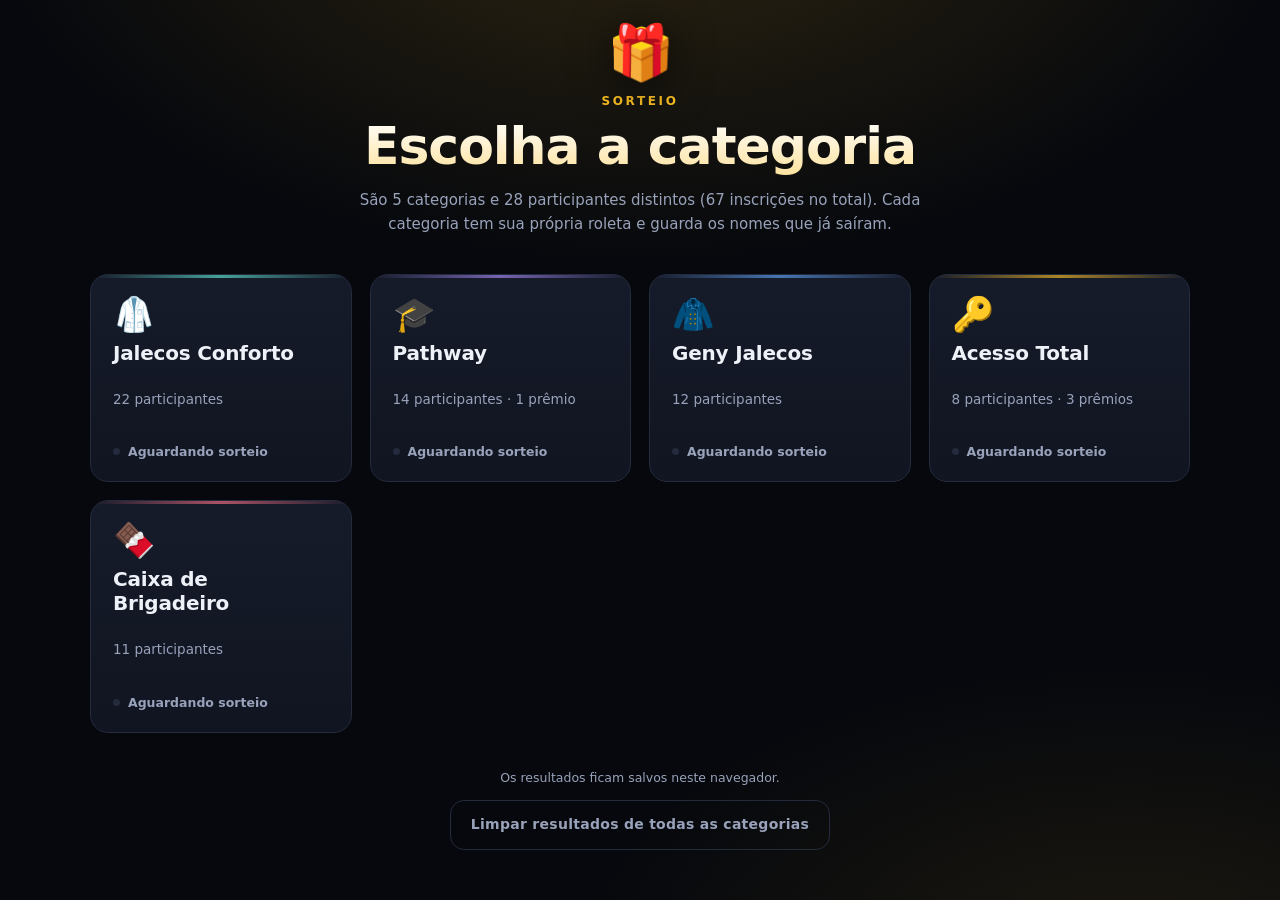
==== index.html @ b1323c52 "Sorteio por categorias com roleta animada Site estatico com uma subpagina por categoria de sorteio. " ====
<!doctype html>
<html lang="pt-BR">
<head>
<meta charset="utf-8">
<meta name="viewport" content="width=device-width, initial-scale=1">
<title>Sorteio OSEC</title>
<link rel="icon" href="data:image/svg+xml,%3Csvg%20xmlns%3D%22http%3A//www.w3.org/2000/svg%22%20viewBox%3D%220%200%20100%20100%22%3E%3Ctext%20y%3D%22.9em%22%20font-size%3D%2290%22%3E%F0%9F%8E%81%3C/text%3E%3C/svg%3E">
<link rel="stylesheet" href="assets/estilo.css">
</head>
<body style="--accent:#fbbf24">
<div class="wrap largo">

  <header class="hero">
    <div class="icone">&#127873;</div>
    <p class="olho">Sorteio</p>
    <h1>Escolha a categoria</h1>
    <p class="sub">São 5 categorias e 28 participantes distintos (67 inscrições no total).
    Cada categoria tem sua própria roleta e guarda os nomes que já saíram.</p>
  </header>

  <div class="cartoes" id="cartoes"></div>

  <p class="rodape">
    Os resultados ficam salvos neste navegador.<br>
    <button class="btn fantasma" id="limpar-tudo" type="button" style="margin-top:12px">Limpar resultados de todas as categorias</button>
  </p>

</div>

<script src="assets/dados.js"></script>
<script src="assets/sorteio.js"></script>
<script>montarHome();</script>
</body>
</html>
---- assets/estilo.css ----
/* ===========================================================
   Sorteio OSEC — folha de estilo compartilhada
   =========================================================== */

:root{
  --bg:      #06080d;
  --card:    #111521;
  --card-2:  #161b2a;
  --line:    #242b3d;
  --txt:     #eef1f8;
  --dim:     #98a2ba;
  --accent:  #fbbf24;
  --ih:      112px;        /* altura de cada nome na roleta */
  --r:       18px;
}

*{ box-sizing:border-box; }
html,body{ height:100%; }
body{
  margin:0;
  background:
    radial-gradient(1100px 620px at 50% -12%, color-mix(in srgb, var(--accent) 16%, transparent), transparent 60%),
    radial-gradient(900px 500px at 88% 108%, color-mix(in srgb, var(--accent) 9%, transparent), transparent 62%),
    var(--bg);
  background-attachment:fixed;
  color:var(--txt);
  font-family:"Segoe UI Variable Display","Segoe UI",-apple-system,BlinkMacSystemFont,Inter,system-ui,sans-serif;
  -webkit-font-smoothing:antialiased;
  padding-block:0 56px;
  padding-inline:20px;
}

.wrap{ max-width:900px; margin:0 auto; }
.wrap.largo{ max-width:1100px; }

/* ---------- topo ---------- */
.topo{ display:flex; align-items:center; gap:14px; padding-block:22px 6px; }
.voltar{
  display:inline-flex; align-items:center; gap:8px; white-space:nowrap;
  color:var(--dim); text-decoration:none; font-size:14px; font-weight:600;
  border:1px solid var(--line); border-radius:999px; padding:8px 15px 8px 12px;
  background:rgba(255,255,255,.02); transition:.18s;
}
.voltar:hover{ color:var(--txt); border-color:color-mix(in srgb, var(--accent) 55%, var(--line)); }
.topo .marca{ margin-left:auto; font-size:12px; letter-spacing:.16em; text-transform:uppercase; color:var(--dim); }

/* ---------- cabeçalho ---------- */
header.hero{ text-align:center; padding-block:26px 30px; }
header.hero .icone{ font-size:54px; line-height:1; filter:drop-shadow(0 6px 22px rgba(0,0,0,.6)); }
header.hero .olho{
  margin:14px 0 8px; font-size:12px; font-weight:700;
  letter-spacing:.22em; text-transform:uppercase; color:var(--accent);
}
header.hero h1{
  margin:0; font-size:clamp(30px,6vw,52px); font-weight:800; letter-spacing:-.02em;
  background:linear-gradient(180deg,#fff,color-mix(in srgb, var(--accent) 45%, #fff));
  -webkit-background-clip:text; background-clip:text; color:transparent;
}
header.hero p.sub{ margin:12px auto 0; max-width:620px; color:var(--dim); font-size:15px; line-height:1.6; }

/* ---------- caixa de prêmios ---------- */
.premios{
  margin:22px auto 0; max-width:640px; text-align:left;
  border:1px solid color-mix(in srgb, var(--accent) 34%, var(--line));
  background:color-mix(in srgb, var(--accent) 7%, var(--card));
  border-radius:var(--r); padding:16px 20px;
}
.premios h2{
  margin:0 0 10px; font-size:11px; font-weight:800;
  letter-spacing:.18em; text-transform:uppercase; color:var(--accent);
}
.premios ul{ margin:0; padding-left:18px; }
.premios li{ margin:5px 0; font-size:15px; line-height:1.5; }

/* ---------- roleta ---------- */
.palco{
  position:relative; margin-top:30px; overflow:hidden;
  border:1px solid var(--line); border-radius:26px;
  background:linear-gradient(180deg,var(--card-2),var(--card));
  box-shadow:0 30px 70px -30px #000, inset 0 1px 0 rgba(255,255,255,.05);
  padding:26px;
}
.palco::after{
  content:""; position:absolute; inset:0; pointer-events:none; border-radius:26px;
  box-shadow:inset 0 0 90px -30px color-mix(in srgb, var(--accent) 60%, transparent);
}

.roleta{
  position:relative; height:calc(var(--ih) * 3);
  overflow:hidden; border-radius:16px; border:1px solid var(--line);
  background:linear-gradient(180deg,#05070c,#0a0e18 35%,#0a0e18 65%,#05070c);
}
.faixa{ position:absolute; inset-inline:0; top:0; will-change:transform; transform:translate3d(0,0,0); }
.item{
  height:var(--ih); display:flex; align-items:center; justify-content:center;
  padding-inline:22px; text-align:center;
  font-size:clamp(15px,2.5vw,29px); font-weight:700; letter-spacing:-.01em;
  line-height:1.15; color:#7c879e;
  transition:color .12s linear, transform .12s linear;
}
.item.centro{ color:#fff; transform:scale(1.04); }

/* faixa do meio — o nome sorteado */
.marcador{
  position:absolute; inset-inline:0; top:var(--ih); height:var(--ih);
  pointer-events:none; z-index:3;
  border-top:2px solid var(--accent); border-bottom:2px solid var(--accent);
  background:linear-gradient(90deg,
     color-mix(in srgb, var(--accent) 16%, transparent),
     transparent 22%, transparent 78%,
     color-mix(in srgb, var(--accent) 16%, transparent));
  box-shadow:0 0 34px -6px color-mix(in srgb, var(--accent) 65%, transparent);
}
.marcador::before,.marcador::after{
  content:""; position:absolute; top:50%; translate:0 -50%; border-block:9px solid transparent;
}
.marcador::before{ left:0;  border-left:12px solid var(--accent); }
.marcador::after{  right:0; border-right:12px solid var(--accent); }

/* véu que apaga as bordas de cima e de baixo */
.roleta .veu{ position:absolute; inset-inline:0; height:calc(var(--ih) * .92); pointer-events:none; z-index:2; }
.roleta .veu.topo-v{ top:0;    background:linear-gradient(180deg,#05070c 8%,rgba(5,7,12,0)); }
.roleta .veu.base-v{ bottom:0; background:linear-gradient(0deg,  #05070c 8%,rgba(5,7,12,0)); }

/* ---------- botões ---------- */
.acoes{ display:flex; flex-wrap:wrap; gap:12px; align-items:center; justify-content:center; margin-top:24px; }
.btn{
  appearance:none; border:0; cursor:pointer; font:inherit; font-weight:800;
  border-radius:14px; padding:16px 34px; font-size:17px; letter-spacing:.02em;
  color:#0a0a0a; background:linear-gradient(180deg, color-mix(in srgb, var(--accent) 85%, #fff), var(--accent));
  box-shadow:0 12px 30px -12px color-mix(in srgb, var(--accent) 80%, transparent);
  transition:transform .12s, box-shadow .18s, filter .18s;
}
.btn:hover:not(:disabled){ transform:translateY(-2px); box-shadow:0 18px 36px -14px color-mix(in srgb, var(--accent) 85%, transparent); }
.btn:active:not(:disabled){ transform:translateY(0) scale(.985); }
.btn:disabled{ opacity:.4; cursor:not-allowed; filter:grayscale(.5); }
.btn.fantasma{
  background:transparent; color:var(--dim); border:1px solid var(--line);
  box-shadow:none; font-size:14px; padding:12px 20px; font-weight:600;
}
.btn.fantasma:hover:not(:disabled){ color:var(--txt); border-color:color-mix(in srgb, var(--accent) 50%, var(--line)); transform:none; }
.dica{ width:100%; text-align:center; color:var(--dim); font-size:12.5px; margin-top:2px; }
kbd{
  background:var(--card-2); border:1px solid var(--line); border-bottom-width:2px;
  border-radius:6px; padding:1px 6px; font-size:11px; font-family:inherit; color:var(--txt);
}

/* ---------- vencedor ---------- */
.vencedor{
  margin-top:22px; text-align:center; border-radius:20px; padding:26px 22px;
  border:1px solid color-mix(in srgb, var(--accent) 45%, var(--line));
  background:color-mix(in srgb, var(--accent) 10%, var(--card));
  animation:surge .5s cubic-bezier(.2,.9,.25,1.1) both;
}
.vencedor .rotulo{ font-size:11px; font-weight:800; letter-spacing:.2em; text-transform:uppercase; color:var(--accent); }
.vencedor .nome{
  margin:10px 0 0; font-size:clamp(24px,5vw,44px); font-weight:800; letter-spacing:-.02em; line-height:1.15;
  text-shadow:0 0 40px color-mix(in srgb, var(--accent) 45%, transparent);
}
.vencedor .premio{ margin:10px 0 0; color:var(--dim); font-size:14.5px; }
@keyframes surge{ from{ opacity:0; transform:translateY(14px) scale(.96); } to{ opacity:1; transform:none; } }

#confete{ position:absolute; inset:0; width:100%; height:100%; pointer-events:none; z-index:5; }

/* ---------- painéis ---------- */
.grade{ display:grid; grid-template-columns:1fr 1fr; gap:18px; margin-top:26px; align-items:start; }
.painel{ border:1px solid var(--line); border-radius:var(--r); background:var(--card); padding:18px 20px; }
.painel h2{
  margin:0 0 12px; font-size:11px; font-weight:800; letter-spacing:.18em;
  text-transform:uppercase; color:var(--dim); display:flex; align-items:center; gap:8px;
}
.painel h2 .conta{
  margin-left:auto; color:var(--accent); background:color-mix(in srgb, var(--accent) 14%, transparent);
  border-radius:999px; padding:2px 9px; font-size:11px; letter-spacing:.06em;
}
.lista{ list-style:none; margin:0; padding:0; max-height:330px; overflow:auto; }
.lista li{
  display:flex; align-items:center; gap:10px; font-size:14.5px; line-height:1.35;
  padding:9px 2px; border-bottom:1px solid color-mix(in srgb, var(--line) 60%, transparent);
}
.lista li:last-child{ border-bottom:0; }
.lista li .pos{
  flex:0 0 26px; height:26px; display:grid; place-items:center; border-radius:8px;
  background:var(--card-2); color:var(--dim); font-size:11.5px; font-weight:700;
}
.lista li.ja-saiu{ color:var(--dim); }
.lista li.ja-saiu .pos{ background:color-mix(in srgb, var(--accent) 18%, transparent); color:var(--accent); }
.lista li.ja-saiu .nome-txt{ text-decoration:line-through; text-decoration-color:color-mix(in srgb, var(--accent) 60%, transparent); }
.lista .vazio{ color:var(--dim); font-size:14px; padding:6px 2px; }
.ganhador-item{ font-weight:650; }
.ganhador-item .pos{ background:var(--accent); color:#0a0a0a; }

.opcao{
  display:flex; align-items:center; justify-content:center; gap:10px; cursor:pointer;
  color:var(--dim); font-size:13.5px; user-select:none; margin-top:14px;
}
.opcao input{ accent-color:var(--accent); width:16px; height:16px; cursor:pointer; }

/* ---------- home ---------- */
.cartoes{ display:grid; grid-template-columns:repeat(auto-fit,minmax(255px,1fr)); gap:18px; margin-top:8px; }
.cartao{
  --accent:#fbbf24; position:relative; overflow:hidden;
  display:flex; flex-direction:column; gap:10px; text-decoration:none; color:inherit;
  border:1px solid var(--line); border-radius:var(--r); padding:22px;
  background:linear-gradient(180deg,var(--card-2),var(--card));
  transition:transform .16s, border-color .2s, box-shadow .2s;
}
.cartao::before{
  content:""; position:absolute; inset-inline:0; top:0; height:3px; opacity:.65;
  background:linear-gradient(90deg,transparent,var(--accent),transparent);
}
.cartao:hover{
  transform:translateY(-4px);
  border-color:color-mix(in srgb, var(--accent) 55%, var(--line));
  box-shadow:0 22px 48px -26px color-mix(in srgb, var(--accent) 75%, transparent);
}
.cartao .ico{ font-size:34px; line-height:1; }
.cartao h3{ margin:0; font-size:20px; font-weight:750; letter-spacing:-.01em; }
.cartao .meta{ color:var(--dim); font-size:13.5px; line-height:1.5; }
.cartao .selo{
  margin-top:auto; padding-top:12px; display:flex; align-items:center; gap:8px;
  font-size:12.5px; font-weight:700; color:var(--accent);
}
.cartao .selo .ponto{ width:7px; height:7px; border-radius:50%; background:var(--accent); }
.cartao .selo.neutro{ color:var(--dim); }
.cartao .selo.neutro .ponto{ background:var(--line); }
.rodape{ margin-top:34px; text-align:center; color:var(--dim); font-size:12.5px; line-height:1.7; }

@media (max-width:760px){
  :root{ --ih:82px; }
  .grade{ grid-template-columns:1fr; }
  .palco{ padding:16px; border-radius:20px; }
  body{ padding-inline:16px; }
}
@media (prefers-reduced-motion:reduce){
  .vencedor{ animation-duration:.01ms; }
}
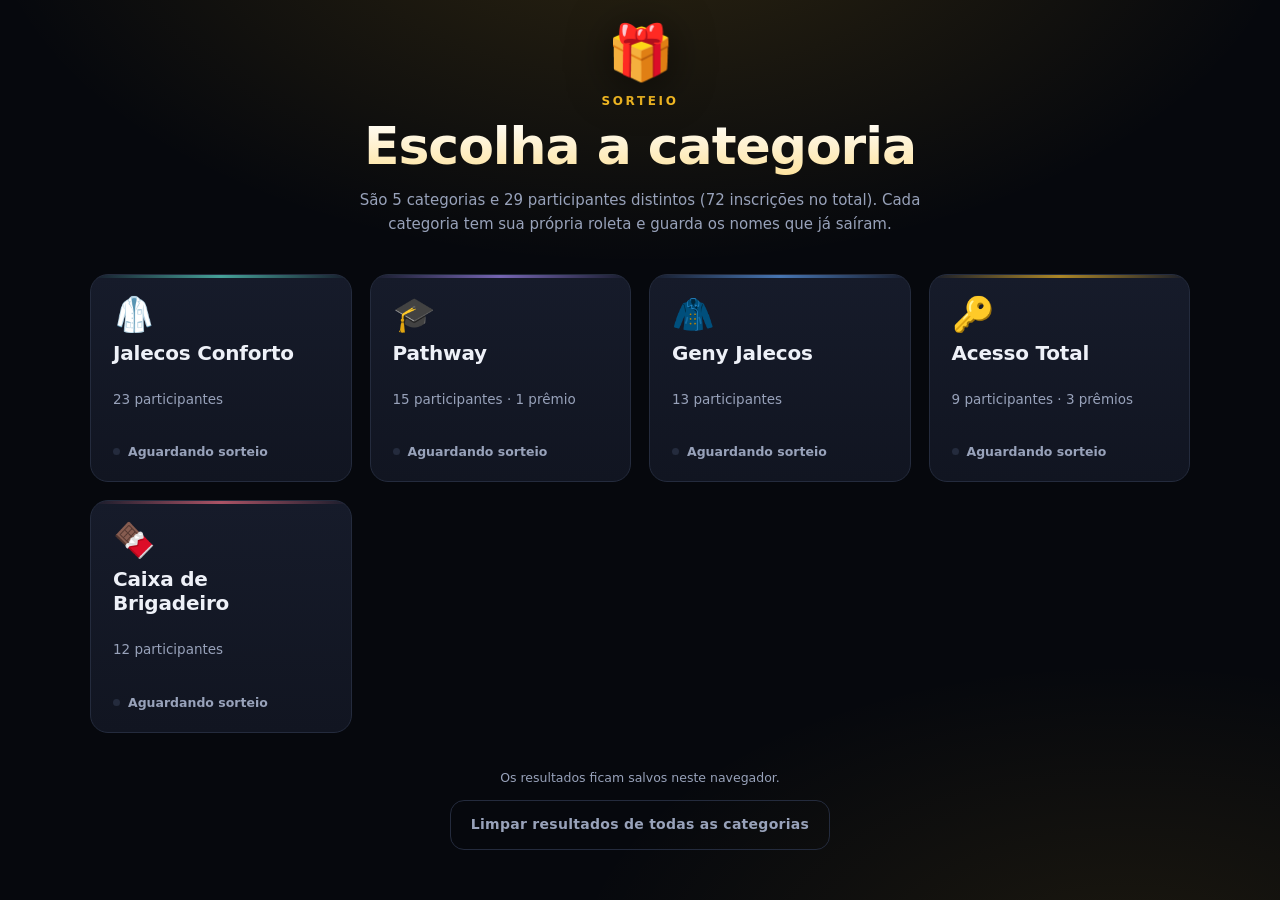
==== commit cf6f4210: "Acrescenta Enzo Borgo em todas as categorias Co-Authored-By: Claude Opus 5 <noreply@anthropic.com>" ====
--- a/index.html
+++ b/index.html
@@ -14,7 +14,7 @@
     <div class="icone">&#127873;</div>
     <p class="olho">Sorteio</p>
     <h1>Escolha a categoria</h1>
-    <p class="sub">São 5 categorias e 28 participantes distintos (67 inscrições no total).
+    <p class="sub">São 5 categorias e 29 participantes distintos (72 inscrições no total).
     Cada categoria tem sua própria roleta e guarda os nomes que já saíram.</p>
   </header>
 
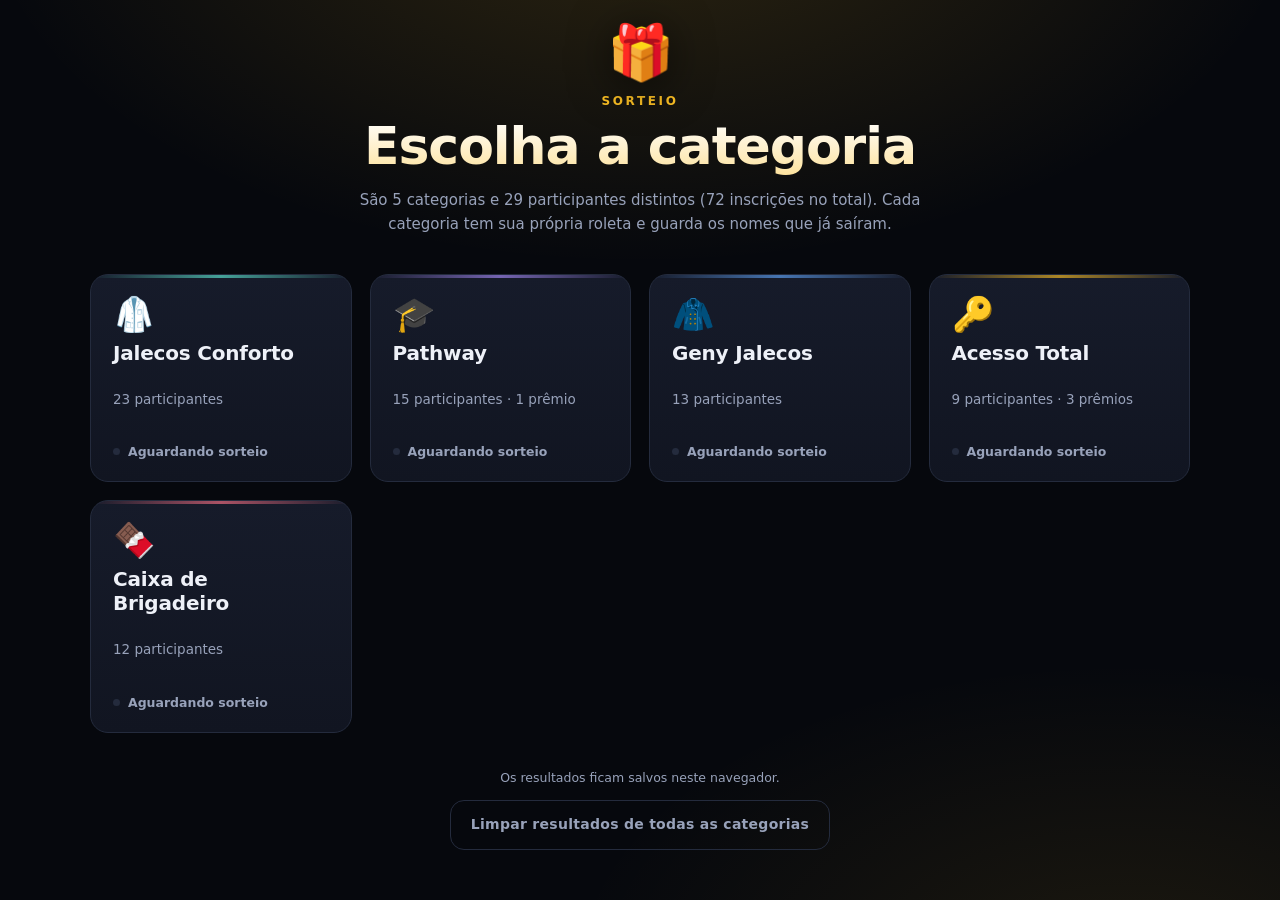
==== commit 9caef21b: "Permite editar a lista de participantes em lote No painel "Participantes" de cada categoria, o botão" ====
--- a/index.html
+++ b/index.html
@@ -14,7 +14,7 @@
     <div class="icone">&#127873;</div>
     <p class="olho">Sorteio</p>
     <h1>Escolha a categoria</h1>
-    <p class="sub">São 5 categorias e 29 participantes distintos (72 inscrições no total).
+    <p class="sub">São <span data-total-categorias>5</span> categorias e <span data-total-pessoas>29</span> participantes distintos (<span data-total-inscricoes>72</span> inscrições no total).
     Cada categoria tem sua própria roleta e guarda os nomes que já saíram.</p>
   </header>
 
--- a/assets/estilo.css
+++ b/assets/estilo.css
@@ -235,3 +235,44 @@
 @media (prefers-reduced-motion:reduce){
   .vencedor{ animation-duration:.01ms; }
 }
+
+/* ---------- edição da lista de participantes ---------- */
+.btn.mini{
+  font-size:11px; font-weight:700; letter-spacing:.04em;
+  padding:6px 12px; border-radius:9px; text-transform:none;
+}
+.painel h2 .btn.mini{ flex:0 0 auto; }
+.btn.mini.principal{
+  color:#0a0a0a; border-color:transparent; font-weight:800;
+  background:linear-gradient(180deg, color-mix(in srgb, var(--accent) 85%, #fff), var(--accent));
+}
+.btn.mini.principal:hover:not(:disabled){ color:#0a0a0a; border-color:transparent; }
+
+.editor-nomes textarea{
+  display:block; width:100%; min-height:330px; resize:vertical;
+  font:inherit; font-size:14.5px; line-height:1.6; color:var(--txt);
+  background:#0a0e18; border:1px solid var(--line); border-radius:12px; padding:12px 14px;
+}
+.editor-nomes textarea:focus{
+  outline:none;
+  border-color:color-mix(in srgb, var(--accent) 60%, var(--line));
+  box-shadow:0 0 0 3px color-mix(in srgb, var(--accent) 16%, transparent);
+}
+.editor-dica{ margin:10px 0 0; color:var(--dim); font-size:12.5px; line-height:1.7; }
+.editor-acoes{ display:flex; flex-wrap:wrap; gap:8px; margin-top:12px; }
+
+.editor-nota{ margin:-2px 0 10px; color:var(--dim); font-size:12px; line-height:1.5; }
+.link-restaurar{
+  appearance:none; border:0; background:none; padding:0; cursor:pointer;
+  font:inherit; font-size:12px; font-weight:700; color:var(--accent);
+  text-decoration:underline; text-underline-offset:2px;
+}
+
+.ganhador-item.fora .nome-txt{ color:var(--dim); }
+.tag-fora{
+  margin-left:auto; flex:0 0 auto; font-size:10px; font-weight:700;
+  letter-spacing:.08em; text-transform:uppercase; color:var(--dim);
+  border:1px solid var(--line); border-radius:999px; padding:2px 8px;
+}
+.painel h2{ flex-wrap:wrap; row-gap:6px; }
+.painel h2 .conta{ white-space:nowrap; }
